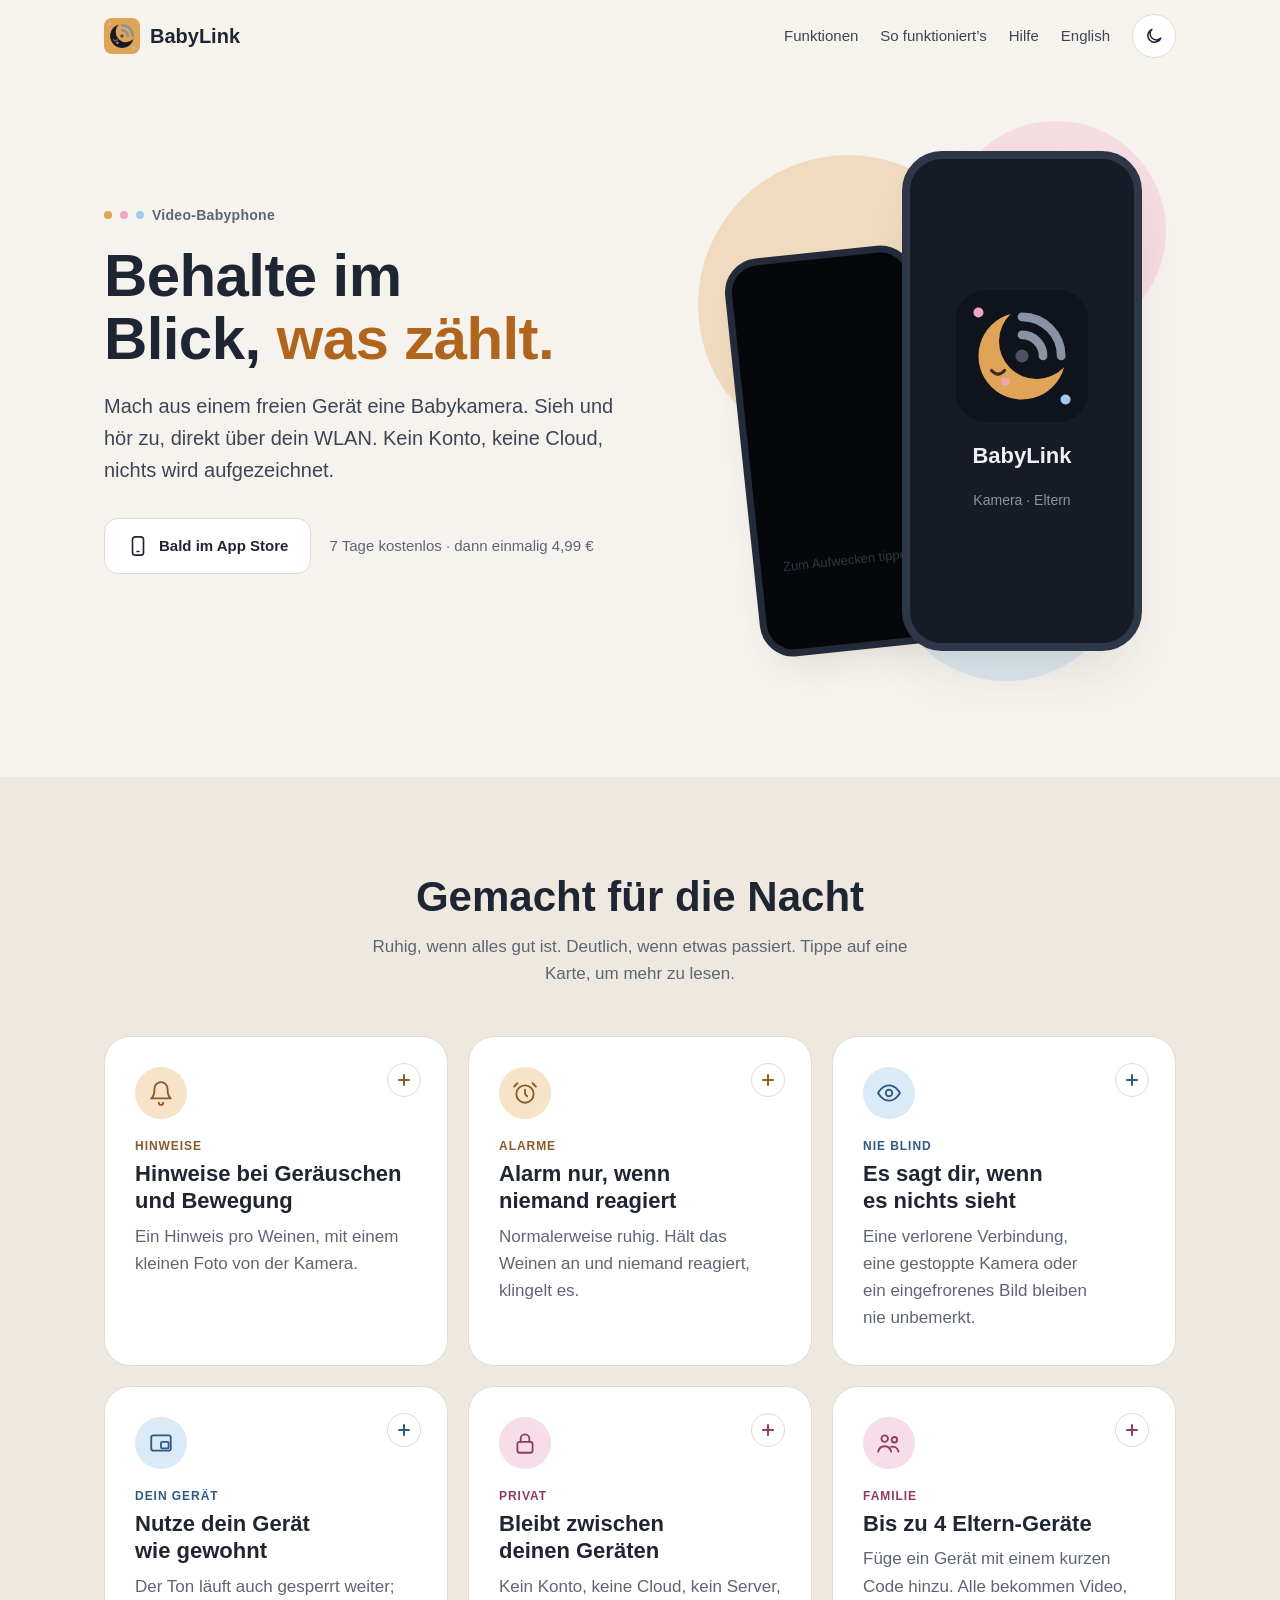
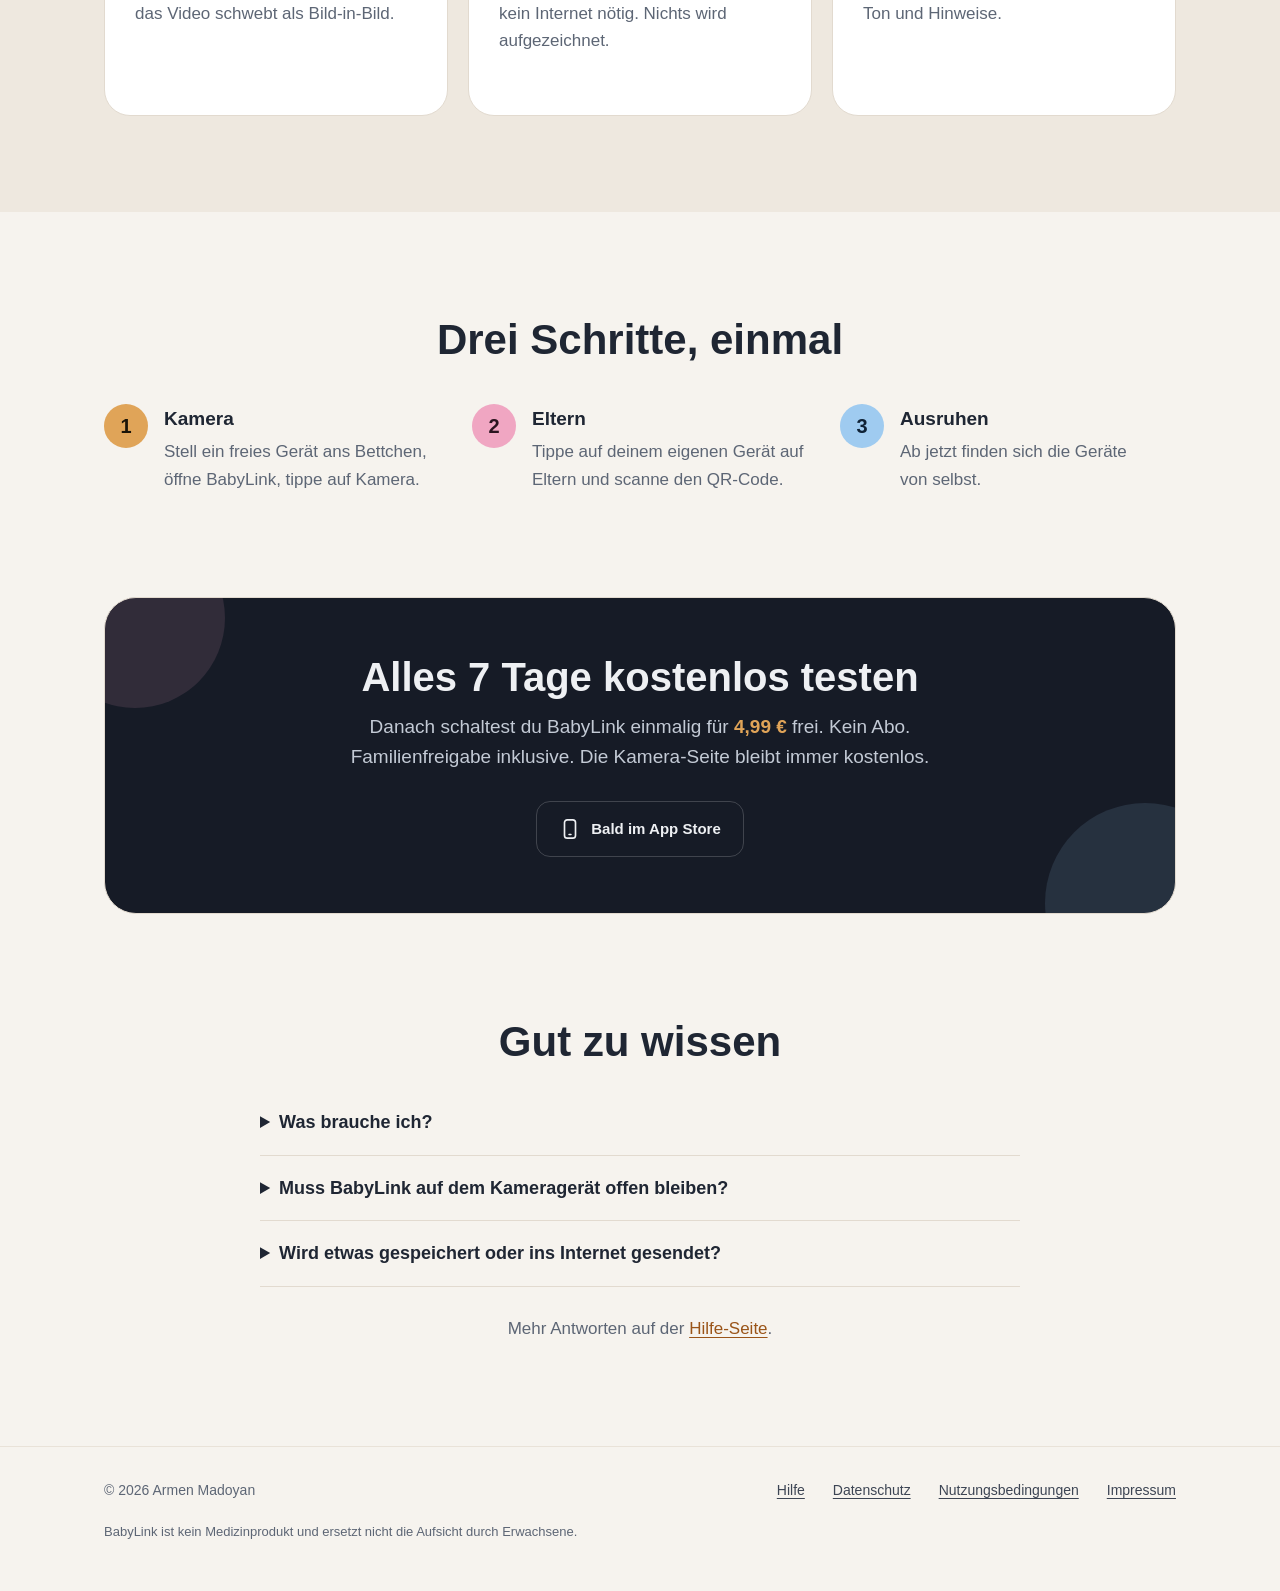
==== de/index.html @ 465281ba "German version (de/: home, support, privacy, terms; the Impressum stays one page), language link in " ====
<!doctype html>
<html lang="de">
<head>
<meta charset="utf-8">
<meta name="viewport" content="width=device-width,initial-scale=1">
<title>BabyLink: Video-Babyphone</title>
<meta name="description" content="Mach aus einem freien Gerät eine Babykamera. Live-Video und Ton direkt über dein WLAN. Kein Konto, keine Cloud, nichts wird aufgezeichnet.">
<!-- shared:head (copied to the other German pages by tools/sync.mjs) -->
<meta name="theme-color" content="#252e3d" media="(prefers-color-scheme: dark)">
<meta name="theme-color" content="#f6f3ee" media="(prefers-color-scheme: light)">
<link rel="icon" href="../icon.svg" type="image/svg+xml" media="(prefers-color-scheme: dark)">
<link rel="icon" href="../icon-day.svg" type="image/svg+xml" media="(prefers-color-scheme: light)">
<link rel="apple-touch-icon" href="../apple-touch-icon.png">
<link rel="stylesheet" href="../style.css">
<script>try{var t=localStorage.getItem('babylink.theme');if(t==='light'||t==='dark')document.documentElement.dataset.theme=t}catch(e){}</script>
<!-- /shared:head -->
</head>
<body>

<!-- shared:header -->
<header class="site-header">
  <div class="wrap header-row">
  <a class="brand" href="index.html">
    <svg class="logo-night" viewBox="0 0 100 100" aria-hidden="true"><rect width="100" height="100" rx="22" fill="#161b26"/><circle cx="17" cy="17" r="3.8" fill="#f0a6c2"/><circle cx="83" cy="83" r="3.8" fill="#9fcbf0"/><g transform="translate(50 50) scale(1.1)"><path d="M28.98 7.78 A30 30 0 1 1 -7.78 -28.98 A26 26 0 1 0 28.98 7.78 Z" fill="#e0a458"/><path d="M-21 10 Q-16.5 15 -12 10" fill="none" stroke="#3B2A20" stroke-width="2.2" stroke-linecap="round"/><circle cx="-11.5" cy="17.5" r="2.8" fill="#f0a6c2" opacity="0.85"/><path d="M0 -27 A27 27 0 0 1 27 0 M0 -14.5 A14.5 14.5 0 0 1 14.5 0" fill="none" stroke="#8a93a3" stroke-width="6" stroke-linecap="round"/><circle r="4.5" fill="#4a5160"/></g></svg>
    <svg class="logo-day" viewBox="0 0 100 100" aria-hidden="true"><rect width="100" height="100" rx="22" fill="#e0a458"/><circle cx="17" cy="17" r="3.8" fill="#f0a6c2"/><circle cx="83" cy="83" r="3.8" fill="#9fcbf0"/><g transform="translate(50 50) scale(1.1)"><path d="M28.98 7.78 A30 30 0 1 1 -7.78 -28.98 A26 26 0 1 0 28.98 7.78 Z" fill="#161b26"/><path d="M-21 10 Q-16.5 15 -12 10" fill="none" stroke="#e0a458" stroke-width="2.2" stroke-linecap="round"/><circle cx="-11.5" cy="17.5" r="2.8" fill="#f0a6c2" opacity="0.85"/><path d="M0 -27 A27 27 0 0 1 27 0 M0 -14.5 A14.5 14.5 0 0 1 14.5 0" fill="none" stroke="#8a93a3" stroke-width="6" stroke-linecap="round"/><circle r="4.5" fill="#4a5160"/></g></svg>
    BabyLink
  </a>
  <nav class="site-nav" aria-label="Hauptmenü">
    <a href="index.html#features">Funktionen</a>
    <a href="index.html#how">So funktioniert’s</a>
    <a href="support.html">Hilfe</a>
    <a class="lang" href="../index.html" hreflang="en" lang="en">English</a>
    <button class="theme-toggle" type="button" aria-label="Design wechseln">
      <svg class="sun" viewBox="0 0 24 24" aria-hidden="true"><circle cx="12" cy="12" r="4"/><path d="M12 2v2M12 20v2M4.9 4.9l1.4 1.4M17.7 17.7l1.4 1.4M2 12h2M20 12h2M4.9 19.1l1.4-1.4M17.7 6.3l1.4-1.4"/></svg>
      <svg class="moon" viewBox="0 0 24 24" aria-hidden="true"><path d="M20 14.5A8 8 0 1 1 9.5 4a6.5 6.5 0 0 0 10.5 10.5z"/></svg>
    </button>
  </nav>
  </div>
</header>
<!-- /shared:header -->

<main>
  <section class="wrap hero" id="top">
    <div class="hero-text">
      <p class="kicker"><span class="dot amber"></span><span class="dot rose"></span><span class="dot sky"></span>Video-Babyphone</p>
      <h1>Behalte im Blick, <span>was zählt.</span></h1>
      <p class="lead">Mach aus einem freien Gerät eine Babykamera. Sieh und hör zu, direkt über dein WLAN. Kein Konto, keine Cloud, nichts wird aufgezeichnet.</p>
      <div class="cta" style="margin-bottom: 28px">
        <!-- After the release: replace this with the App Store badge (German) linking to the app. -->
        <span class="store"><svg viewBox="0 0 24 24" fill="none" stroke="currentColor" stroke-width="1.8" stroke-linecap="round" stroke-linejoin="round" aria-hidden="true"><rect x="6" y="2" width="12" height="20" rx="3"/><path d="M11 18h2"/></svg>Bald im App Store</span>
        <span class="price-note">7 Tage kostenlos · dann einmalig 4,99 €</span>
      </div>
      <!-- The QR code opens BabyLink in the App Store (id 6830186237). Hidden until the release:
           remove "hidden" on the day BabyLink is in the App Store. -->
      <div class="qr" hidden>
        <div class="qr-code">
          <img src="../qr-appstore.svg" alt="QR-Code: BabyLink im App Store" width="96" height="96">
          <svg class="qr-icon" viewBox="0 0 100 100" aria-hidden="true"><rect width="100" height="100" rx="22" fill="#161b26"/><g transform="translate(50 50) scale(1.25)"><path d="M28.98 7.78 A30 30 0 1 1 -7.78 -28.98 A26 26 0 1 0 28.98 7.78 Z" fill="#e0a458"/><path d="M0 -27 A27 27 0 0 1 27 0 M0 -14.5 A14.5 14.5 0 0 1 14.5 0" fill="none" stroke="#8a93a3" stroke-width="7" stroke-linecap="round"/></g></svg>
        </div>
        <p>Scanne den Code mit der iPhone-Kamera, um BabyLink im App Store zu öffnen.</p>
      </div>
    </div>
    <div class="hero-art" aria-hidden="true">
      <div class="glow amber"></div>
      <div class="glow rose"></div>
      <div class="glow sky"></div>
      <!-- Screenshots come later: replace the two phones' content with images. -->
      <div class="phones">
        <div class="phone camera">Zum Aufwecken tippen</div>
        <div class="phone parent">
          <svg viewBox="0 0 100 100"><rect width="100" height="100" rx="22" fill="#0f131c"/><circle cx="17" cy="17" r="3.8" fill="#f0a6c2"/><circle cx="83" cy="83" r="3.8" fill="#9fcbf0"/><g transform="translate(50 50) scale(1.1)"><path d="M28.98 7.78 A30 30 0 1 1 -7.78 -28.98 A26 26 0 1 0 28.98 7.78 Z" fill="#e0a458"/><path d="M-21 10 Q-16.5 15 -12 10" fill="none" stroke="#3B2A20" stroke-width="2.2" stroke-linecap="round"/><circle cx="-11.5" cy="17.5" r="2.8" fill="#f0a6c2" opacity="0.85"/><path d="M0 -27 A27 27 0 0 1 27 0 M0 -14.5 A14.5 14.5 0 0 1 14.5 0" fill="none" stroke="#8a93a3" stroke-width="6" stroke-linecap="round"/><circle r="4.5" fill="#4a5160"/></g></svg>
          <p>BabyLink</p>
          <small>Kamera · Eltern</small>
        </div>
      </div>
    </div>
  </section>

  <section class="band" id="features">
    <div class="wrap">
      <h2 class="section-title">Gemacht für die Nacht</h2>
      <p class="section-lead">Ruhig, wenn alles gut ist. Deutlich, wenn etwas passiert. Tippe auf eine Karte, um mehr zu lesen.</p>
      <div class="tiles">
        <div class="tile amber">
          <button class="tile-toggle" type="button" aria-expanded="false" aria-controls="more-alerts" aria-labelledby="t-alerts">
            <span class="more-sign" aria-hidden="true"><svg viewBox="0 0 16 16"><path d="M8 3v10M3 8h10"/></svg></span>
          </button>
          <div class="tile-icon"><svg viewBox="0 0 24 24" aria-hidden="true"><path d="M6 8a6 6 0 0 1 12 0c0 7 3 9 3 9H3s3-2 3-9"/><path d="M10 21a2 2 0 0 0 4 0"/></svg></div>
          <p class="label">Hinweise</p>
          <h3 id="t-alerts">Hinweise bei Geräuschen und Bewegung</h3>
          <p class="short">Ein Hinweis pro Weinen, mit einem kleinen Foto von der Kamera.</p>
          <div class="detail" id="more-alerts" aria-hidden="true"><p>Hält ein Geräusch lange genug an, bekommst du eine Mitteilung für das ganze Weinen, mit dem letzten Bild der Kamera, auch auf dem gesperrten Gerät. Niedrig reagiert nur auf lautes Weinen, Hoch auch auf leise Geräusche. Bewegungshinweise sind aus, bis du sie einschaltest.</p></div>
        </div>

        <div class="tile amber">
          <button class="tile-toggle" type="button" aria-expanded="false" aria-controls="more-alarms" aria-labelledby="t-alarms">
            <span class="more-sign" aria-hidden="true"><svg viewBox="0 0 16 16"><path d="M8 3v10M3 8h10"/></svg></span>
          </button>
          <div class="tile-icon"><svg viewBox="0 0 24 24" aria-hidden="true"><circle cx="12" cy="13" r="8"/><path d="M12 9v4l2 2M5 3L2 6M19 3l3 3"/></svg></div>
          <p class="label">Alarme</p>
          <h3 id="t-alarms">Alarm nur, wenn niemand reagiert</h3>
          <p class="short">Normalerweise ruhig. Hält das Weinen an und niemand reagiert, klingelt es.</p>
          <div class="detail" id="more-alarms" aria-hidden="true"><p>Weint dein Baby eine Weile, ist der Ton auf deinem Gerät aus und niemand reagiert, startet ein Alarm: erst leise, dann lauter. Er klingelt auch im Stummmodus, so laut, wie deine Lautstärke es erlaubt. Eine Berührung stoppt ihn. Du wählst, wann: nach 30 Sekunden, 1 oder 2 Minuten.</p></div>
        </div>

        <div class="tile sky">
          <button class="tile-toggle" type="button" aria-expanded="false" aria-controls="more-blind" aria-labelledby="t-blind">
            <span class="more-sign" aria-hidden="true"><svg viewBox="0 0 16 16"><path d="M8 3v10M3 8h10"/></svg></span>
          </button>
          <div class="tile-icon"><svg viewBox="0 0 24 24" aria-hidden="true"><path d="M2 12s3.5-7 10-7 10 7 10 7-3.5 7-10 7S2 12 2 12z"/><circle cx="12" cy="12" r="3"/></svg></div>
          <p class="label">Nie blind</p>
          <h3 id="t-blind">Es sagt dir, wenn es nichts sieht</h3>
          <p class="short">Eine verlorene Verbindung, eine gestoppte Kamera oder ein eingefrorenes Bild bleiben nie unbemerkt.</p>
          <div class="detail" id="more-blind" aria-hidden="true"><p>BabyLink prüft ständig, ob Bild und Ton wirklich ankommen. WLAN weg, Kameragerät gesperrt, Bild eingefroren: Du bekommst nach etwa 15 Sekunden eine Mitteilung und einen Alarm, wenn niemand reagiert. Es warnt auch, wenn der Akku des Kamerageräts schwach ist oder es zu warm wird.</p></div>
        </div>

        <div class="tile sky">
          <button class="tile-toggle" type="button" aria-expanded="false" aria-controls="more-phone" aria-labelledby="t-phone">
            <span class="more-sign" aria-hidden="true"><svg viewBox="0 0 16 16"><path d="M8 3v10M3 8h10"/></svg></span>
          </button>
          <div class="tile-icon"><svg viewBox="0 0 24 24" aria-hidden="true"><rect x="3" y="5" width="18" height="14" rx="2"/><rect x="12" y="11" width="7" height="6" rx="1"/></svg></div>
          <p class="label">Dein Gerät</p>
          <h3 id="t-phone">Nutze dein Gerät wie gewohnt</h3>
          <p class="short">Der Ton läuft auch gesperrt weiter; das Video schwebt als Bild-in-Bild.</p>
          <div class="detail" id="more-phone" aria-hidden="true"><p>Lies, schreib oder schau etwas anderes: Das Video bleibt in einem kleinen Fenster obenauf, und der Ton läuft bei gesperrtem Bildschirm weiter. Hinweise kommen als Mitteilungen. Wird BabyLink aus Versehen geschlossen, sagt dir dein Gerät, dass es nicht mehr aufpasst.</p></div>
        </div>

        <div class="tile rose">
          <button class="tile-toggle" type="button" aria-expanded="false" aria-controls="more-private" aria-labelledby="t-private">
            <span class="more-sign" aria-hidden="true"><svg viewBox="0 0 16 16"><path d="M8 3v10M3 8h10"/></svg></span>
          </button>
          <div class="tile-icon"><svg viewBox="0 0 24 24" aria-hidden="true"><rect x="5" y="11" width="14" height="10" rx="2"/><path d="M8 11V8a4 4 0 0 1 8 0v3"/></svg></div>
          <p class="label">Privat</p>
          <h3 id="t-private">Bleibt zwischen deinen Geräten</h3>
          <p class="short">Kein Konto, keine Cloud, kein Server, kein Internet nötig. Nichts wird aufgezeichnet.</p>
          <div class="detail" id="more-private" aria-hidden="true"><p>Video und Ton gehen verschlüsselt direkt von einem Gerät zum anderen, über dein eigenes WLAN. Niemand sonst kann zusehen, auch wir nicht: Es gibt keinen Server, an den sie gehen könnten. Gar kein Internet? Der Hotspot eines Geräts reicht.</p></div>
        </div>

        <div class="tile rose">
          <button class="tile-toggle" type="button" aria-expanded="false" aria-controls="more-family" aria-labelledby="t-family">
            <span class="more-sign" aria-hidden="true"><svg viewBox="0 0 16 16"><path d="M8 3v10M3 8h10"/></svg></span>
          </button>
          <div class="tile-icon"><svg viewBox="0 0 24 24" aria-hidden="true"><circle cx="8" cy="8" r="3"/><circle cx="17" cy="9" r="2.5"/><path d="M2 20c.8-3.5 3.2-5 6-5s5.2 1.5 6 5M14 15.5c2.7-.6 5.8.6 6.8 4.5"/></svg></div>
          <p class="label">Familie</p>
          <h3 id="t-family">Bis zu 4 Eltern-Geräte</h3>
          <p class="short">Füge ein Gerät mit einem kurzen Code hinzu. Alle bekommen Video, Ton und Hinweise.</p>
          <div class="detail" id="more-family" aria-hidden="true"><p>Bis zu vier Eltern-Geräte schauen auf eine Kamera, jedes mit eigenem Ton und eigenen Hinweisen. Ein neues Gerät kommt mit einem kurzen Code dazu, der einmal und 10 Minuten lang gilt. Jedes Gerät kann die anderen umbenennen oder entfernen, und zwei Geräte können Kamera und Eltern tauschen.</p></div>
        </div>

      </div>
    </div>
  </section>

  <section class="wrap section" id="how">
    <h2 class="section-title">Drei Schritte, einmal</h2>
    <ol class="steps">
      <li><span class="num amber">1</span><span><strong>Kamera</strong><span>Stell ein freies Gerät ans Bettchen, öffne BabyLink, tippe auf Kamera.</span></span></li>
      <li><span class="num rose">2</span><span><strong>Eltern</strong><span>Tippe auf deinem eigenen Gerät auf Eltern und scanne den QR-Code.</span></span></li>
      <li><span class="num sky">3</span><span><strong>Ausruhen</strong><span>Ab jetzt finden sich die Geräte von selbst.</span></span></li>
    </ol>
  </section>

  <section class="wrap section" id="price">
    <div class="price">
      <div class="glow rose" aria-hidden="true"></div>
      <div class="glow sky" aria-hidden="true"></div>
      <h2>Alles 7 Tage kostenlos testen</h2>
      <p>Danach schaltest du BabyLink einmalig für <strong>4,99 €</strong> frei. Kein Abo. Familienfreigabe inklusive. Die Kamera-Seite bleibt immer kostenlos.</p>
      <span class="store"><svg viewBox="0 0 24 24" fill="none" stroke="currentColor" stroke-width="1.8" stroke-linecap="round" stroke-linejoin="round" aria-hidden="true"><rect x="6" y="2" width="12" height="20" rx="3"/><path d="M11 18h2"/></svg>Bald im App Store</span>
    </div>
  </section>

  <section class="wrap section">
    <div class="faq">
      <h2 class="section-title" style="margin-bottom: 24px">Gut zu wissen</h2>
      <details class="q">
        <summary>Was brauche ich?</summary>
        <p>Zwei oder mehr Geräte mit BabyLink im selben WLAN oder im Hotspot eines der Geräte.</p>
      </details>
      <details class="q">
        <summary>Muss BabyLink auf dem Kameragerät offen bleiben?</summary>
        <p>Ja. Die Kamera stoppt, wenn das Gerät gesperrt wird. Deshalb hält BabyLink es offen und dunkelt den Bildschirm bis auf Schwarz ab. Häng es nachts ans Ladegerät.</p>
      </details>
      <details class="q">
        <summary>Wird etwas gespeichert oder ins Internet gesendet?</summary>
        <p>Nein. Es gibt keinen Server, und nichts wird aufgezeichnet. Mehr in der <a href="privacy.html">Datenschutzerklärung</a>.</p>
      </details>
      <p class="more">Mehr Antworten auf der <a href="support.html">Hilfe-Seite</a>.</p>
    </div>
  </section>
</main>

<!-- shared:footer -->
<footer class="site-footer">
  <div class="wrap">
    <span class="copy">© 2026 Armen Madoyan</span>
    <a href="support.html">Hilfe</a>
    <a href="privacy.html">Datenschutz</a>
    <a href="terms.html">Nutzungsbedingungen</a>
    <a href="../impressum.html">Impressum</a>
    <p class="note">BabyLink ist kein Medizinprodukt und ersetzt nicht die Aufsicht durch Erwachsene.</p>
  </div>
</footer>
<script src="../site.js"></script>
<!-- /shared:footer -->

</body>
</html>
---- style.css ----
/* BabyLink site: one look for every page.
   Two themes: Night (dark, the app's colours) and Day (light). The page follows the system
   setting (phone or computer); the header button picks one by hand (site.js keeps it in
   localStorage, data-theme on <html>; picking what the system has goes back to automatic). */

:root {
  color-scheme: dark;
  --bg: #0b0f17;
  --band: #0f141d;
  --surface: #151b27;
  --line: #262f3f;
  --line-soft: #1e2532;
  --text: #e6e8ec;
  --text-2: #b4bcc8;
  --muted: #8f98a8;
  --accent: #e0a458;
  --link: #e0a458;
  --link-hover: #f0c48a;
  --amber-fg: #e0a458;
  --amber-bg: #3a2e1f;
  --sky-fg: #9fcbf0;
  --sky-bg: #1d2c3c;
  --rose-fg: #f0a6c2;
  --rose-bg: #3a2531;
  --glow: 0.16;
  --shadow: rgba(0, 0, 0, 0.5);
  --header-bg: rgba(11, 15, 23, 0.72);
  --header-shadow: 0 10px 30px -12px rgba(0, 0, 0, 0.7);
  --logo-night: block;
  --logo-day: none;
  --show-sun: block;
  --show-moon: none;

  --amber: #e0a458;
  --rose: #f0a6c2;
  --sky: #9fcbf0;
  --night: #161b26;
  --round: ui-rounded, 'SF Pro Rounded', -apple-system, BlinkMacSystemFont, 'Segoe UI', Roboto, sans-serif;
  --sans: -apple-system, BlinkMacSystemFont, 'Segoe UI', Roboto, Helvetica, Arial, sans-serif;
}

@media (prefers-color-scheme: light) {
  :root:not([data-theme]) {
    color-scheme: light;
    --bg: #f6f3ee;
    --band: #eee8df;
    --surface: #ffffff;
    --line: #e2dacf;
    --line-soft: #e9e2d8;
    --text: #1f2633;
    --text-2: #3d4554;
    --muted: #5d6675;
    --accent: #b0641c;
    --link: #9a5418;
    --link-hover: #6e3a0e;
    --amber-fg: #8a5a2a;
    --amber-bg: #f6e3c8;
    --sky-fg: #2f5a82;
    --sky-bg: #dbeaf7;
    --rose-fg: #8e3d61;
    --rose-bg: #f7dde7;
    --glow: 0.3;
    --shadow: rgba(60, 45, 25, 0.18);
    --header-bg: rgba(246, 243, 238, 0.78);
    --header-shadow: 0 10px 30px -14px rgba(60, 45, 25, 0.35);
    --logo-night: none;
    --logo-day: block;
    --show-sun: none;
    --show-moon: block;
  }
}
:root[data-theme='light'] {
  color-scheme: light;
  --bg: #f6f3ee;
  --band: #eee8df;
  --surface: #ffffff;
  --line: #e2dacf;
  --line-soft: #e9e2d8;
  --text: #1f2633;
  --text-2: #3d4554;
  --muted: #5d6675;
  --accent: #b0641c;
  --link: #9a5418;
  --link-hover: #6e3a0e;
  --amber-fg: #8a5a2a;
  --amber-bg: #f6e3c8;
  --sky-fg: #2f5a82;
  --sky-bg: #dbeaf7;
  --rose-fg: #8e3d61;
  --rose-bg: #f7dde7;
  --glow: 0.3;
  --shadow: rgba(60, 45, 25, 0.18);
  --header-bg: rgba(246, 243, 238, 0.78);
  --header-shadow: 0 10px 30px -14px rgba(60, 45, 25, 0.35);
  --logo-night: none;
  --logo-day: block;
  --show-sun: none;
  --show-moon: block;
}

* { box-sizing: border-box; }
html { -webkit-text-size-adjust: 100%; scroll-behavior: smooth; }
body {
  margin: 0;
  background: var(--bg);
  color: var(--text);
  font: 17px/1.6 var(--sans);
  overflow-x: clip;
  transition: background-color 0.3s, color 0.3s;
}
h1, h2, h3 { font-family: var(--round); text-wrap: balance; }
p, li, summary { text-wrap: pretty; }
a { color: var(--link); text-underline-offset: 3px; }
a:hover { color: var(--link-hover); }
img { max-width: 100%; }
:focus-visible { outline: 2px solid var(--sky); outline-offset: 3px; border-radius: 6px; }

.wrap { max-width: 1120px; margin: 0 auto; padding: 0 24px; }

/* Header: stays at the top; the page scrolls under it and fades into its shadow. */
.site-header {
  position: sticky; top: 0; z-index: 40;
  background: var(--header-bg);
  -webkit-backdrop-filter: saturate(1.4) blur(14px); backdrop-filter: saturate(1.4) blur(14px);
  border-bottom: 1px solid transparent;
  transition: box-shadow 0.3s, border-color 0.3s, background-color 0.3s;
}
.site-header.scrolled { border-bottom-color: var(--line-soft); box-shadow: var(--header-shadow); }
.header-row { display: flex; align-items: center; gap: 12px 24px; flex-wrap: wrap; padding-top: 14px; padding-bottom: 14px; }
section[id], .doc [id] { scroll-margin-top: 88px; }
.brand {
  display: flex; align-items: center; gap: 10px; margin-right: auto;
  color: var(--text); text-decoration: none;
  font-family: var(--round); font-weight: 800; font-size: 20px;
}
.brand svg { width: 36px; height: 36px; }
.brand .logo-night { display: var(--logo-night); }
.brand .logo-day { display: var(--logo-day); }
.brand:hover { color: var(--text); }
.site-nav { display: flex; flex-wrap: wrap; align-items: center; gap: 6px 22px; font-size: 15px; font-weight: 500; }
.site-nav a { color: var(--text-2); text-decoration: none; padding: 6px 0; }
.site-nav a:hover, .site-nav a[aria-current='page'] { color: var(--link); }
.theme-toggle {
  width: 44px; height: 44px; border-radius: 50%; border: 1px solid var(--line);
  background: var(--surface); color: var(--text); cursor: pointer;
  display: inline-flex; align-items: center; justify-content: center; padding: 0;
  transition: border-color 0.2s, transform 0.4s;
}
.theme-toggle:hover { border-color: var(--amber); transform: rotate(-20deg); }
.theme-toggle svg { width: 20px; height: 20px; fill: none; stroke: currentColor; stroke-width: 1.8; stroke-linecap: round; stroke-linejoin: round; }
.theme-toggle .sun { display: var(--show-sun); }
.theme-toggle .moon { display: var(--show-moon); }

/* Hero */
.hero { display: flex; flex-wrap: wrap; align-items: center; gap: 56px; padding-top: 48px; padding-bottom: 96px; }
.hero-text { flex: 1 1 440px; min-width: 0; }
.kicker { margin: 0 0 18px; display: inline-flex; gap: 8px; align-items: center; font-size: 14px; font-weight: 600; color: var(--muted); letter-spacing: 0.02em; }
.dot { width: 8px; height: 8px; border-radius: 50%; }
.dot.amber { background: var(--amber); } .dot.rose { background: var(--rose); } .dot.sky { background: var(--sky); }
.hero h1 { margin: 0 0 20px; font-size: clamp(40px, 6vw, 60px); line-height: 1.05; font-weight: 800; letter-spacing: -0.01em; }
.hero h1 span { color: var(--accent); }
.lead { margin: 0 0 32px; font-size: 20px; color: var(--text-2); max-width: 30em; }
.cta { display: flex; flex-wrap: wrap; align-items: center; gap: 14px 18px; }
.store {
  display: inline-flex; align-items: center; gap: 10px; min-height: 56px; padding: 0 22px;
  border-radius: 14px; border: 1px solid var(--line); background: var(--surface);
  color: var(--text); font-size: 15px; font-weight: 600; text-decoration: none;
}
.store svg { width: 22px; height: 22px; flex: none; }
.price-note { font-size: 15px; color: var(--muted); }

/* App Store QR code next to the button (computers only: a phone cannot scan itself). */
.qr { display: flex; align-items: center; gap: 14px; }
.qr[hidden] { display: none; }
.qr-code { position: relative; width: 112px; height: 112px; padding: 8px; border-radius: 16px; background: #ffffff; border: 1px solid var(--line); flex: none; transition: transform 0.4s cubic-bezier(0.2, 0.8, 0.2, 1); }
.qr-code:hover { transform: scale(1.06) rotate(-2deg); }
.qr-code img { display: block; width: 100%; height: 100%; }
.qr-code svg.qr-icon { position: absolute; left: 50%; top: 50%; width: 26px; height: 26px; translate: -50% -50%; border-radius: 6px; box-shadow: 0 0 0 3px #ffffff; }
.qr p { margin: 0; font-size: 14px; color: var(--muted); max-width: 11em; line-height: 1.4; }
@media (max-width: 700px), (hover: none) { .qr { display: none; } }

/* The phones and the three colour circles. They drift slowly; on hover the phones part. */
.hero-art { flex: 1 1 420px; min-width: 0; position: relative; height: 560px; display: flex; justify-content: center; align-items: center; }
.glow { position: absolute; border-radius: 50%; opacity: var(--glow); transition: scale 0.9s cubic-bezier(0.2, 0.8, 0.2, 1), opacity 0.6s; }
.glow.amber { width: 300px; height: 300px; background: var(--amber); left: 4%; top: 6%; animation: drift-a 14s ease-in-out infinite alternate; }
.glow.rose { width: 220px; height: 220px; background: var(--rose); right: 2%; top: 0; animation: drift-b 11s ease-in-out infinite alternate; }
.glow.sky { width: 240px; height: 240px; background: var(--sky); right: 10%; bottom: 0; animation: drift-c 16s ease-in-out infinite alternate; }
@keyframes drift-a { to { translate: 18px 14px; } }
@keyframes drift-b { to { translate: -14px 18px; } }
@keyframes drift-c { to { translate: -20px -12px; } }
.hero-art:hover .glow { opacity: calc(var(--glow) + 0.08); }
.hero-art:hover .glow.amber { scale: 1.08; }
.hero-art:hover .glow.rose { scale: 1.14; }
.hero-art:hover .glow.sky { scale: 1.1; }

.phones { position: relative; display: flex; align-items: flex-end; }
.phone { box-sizing: border-box; display: flex; flex-direction: column; align-items: center; justify-content: center; text-align: center; transition: transform 0.7s cubic-bezier(0.2, 0.8, 0.2, 1), box-shadow 0.7s; }
.phone.camera {
  width: 190px; height: 400px; border-radius: 34px; background: #05070b; border: 7px solid #232b3a;
  transform: translateX(30px) rotate(-6deg); color: #2e3747; font-size: 13px; padding-top: 220px;
  box-shadow: 0 20px 40px -20px var(--shadow);
}
.phone.parent {
  width: 240px; height: 500px; border-radius: 40px; background: var(--night); border: 8px solid #2e3747;
  position: relative; z-index: 1; gap: 16px; padding: 24px;
  box-shadow: 0 30px 60px -24px var(--shadow);
}
.phone.parent svg { width: 132px; height: 132px; }
.phone.parent p { margin: 0; font-family: var(--round); font-weight: 800; font-size: 22px; color: #eef0f3; }
.phone.parent small { color: #8a93a3; font-size: 14px; }
.hero-art:hover .phone.camera { transform: translate(-8px, -10px) rotate(-12deg); }
.hero-art:hover .phone.parent { transform: translate(14px, -16px) rotate(4deg); box-shadow: 0 40px 70px -24px var(--shadow); }

/* Sections */
.section { padding-top: 104px; }
.band { background: var(--band); padding: 96px 0; transition: background-color 0.3s; }
.section-title { margin: 0 0 12px; font-size: clamp(32px, 4.5vw, 42px); font-weight: 800; text-align: center; line-height: 1.15; }
.section-lead { margin: 0 auto 48px; max-width: 32em; text-align: center; color: var(--muted); }

/* Feature tiles: one fixed size. A tap shows the details inside the same card:
   the icon, label and short text fade away, the title moves up, the details fade in. */
.tiles { display: grid; grid-template-columns: repeat(auto-fit, minmax(min(300px, 100%), 1fr)); gap: 20px; }
.tile {
  --tc: var(--amber-fg);
  position: relative; height: 330px; padding: 30px; overflow: hidden;
  background: var(--surface); border: 1px solid var(--line); border-radius: 26px;
  transition: transform 0.35s cubic-bezier(0.2, 0.8, 0.2, 1), border-color 0.35s, box-shadow 0.35s, background-color 0.35s;
}
.tile.sky { --tc: var(--sky-fg); }
.tile.rose { --tc: var(--rose-fg); }
.tile:hover, .tile.open {
  transform: scale(1.02);
  border-color: color-mix(in srgb, var(--tc) 55%, transparent);
  box-shadow: 0 18px 40px -18px color-mix(in srgb, var(--tc) 60%, transparent);
}
.tile.open { background: color-mix(in srgb, var(--tc) 8%, var(--surface)); }
.tile-toggle {
  position: absolute; inset: 0; z-index: 2; margin: 0; padding: 0; border: 0;
  border-radius: inherit; background: none; cursor: pointer; color: inherit;
}
.tile-toggle:focus-visible { outline: 2px solid var(--tc); outline-offset: -4px; }
.tile-icon {
  width: 52px; height: 52px; border-radius: 50%; display: flex; align-items: center; justify-content: center;
  transition: transform 0.5s cubic-bezier(0.2, 0.8, 0.2, 1), height 0.45s, opacity 0.3s;
}
.tile:hover .tile-icon { transform: scale(1.1) rotate(-6deg); }
.tile.open .tile-icon { height: 0; opacity: 0; transform: scale(0.6); }
.tile-icon svg { width: 26px; height: 26px; fill: none; stroke-width: 1.7; stroke-linecap: round; stroke-linejoin: round; stroke: var(--tc); }
.tile.amber .tile-icon { background: var(--amber-bg); }
.tile.sky .tile-icon { background: var(--sky-bg); }
.tile.rose .tile-icon { background: var(--rose-bg); }
.tile .label {
  margin: 18px 0 4px; max-height: 20px; font-size: 12px; font-weight: 600; letter-spacing: 0.08em;
  text-transform: uppercase; color: var(--tc); transition: margin 0.45s, max-height 0.45s, opacity 0.3s;
}
.tile.open .label { margin: 0; max-height: 0; opacity: 0; }
.tile h3 { margin: 0 0 8px; font-size: 22px; line-height: 1.25; transition: font-size 0.45s, margin 0.45s; }
.tile.open h3 { font-size: 19px; margin: 4px 44px 12px 0; }
.tile .short { margin: 0; max-height: 120px; color: var(--muted); transition: opacity 0.25s, max-height 0.45s; }
.tile.open .short { opacity: 0; max-height: 0; }
.tile .detail { opacity: 0; transform: translateY(10px); font-size: 15.5px; line-height: 1.55; color: var(--text-2); transition: opacity 0.25s, transform 0.45s; }
.tile.open .detail { opacity: 1; transform: none; transition: opacity 0.4s 0.2s, transform 0.5s 0.15s; }
.tile .detail p { margin: 0; }
.more-sign {
  position: absolute; top: 26px; right: 26px; width: 34px; height: 34px; border-radius: 50%;
  border: 1px solid var(--line); display: flex; align-items: center; justify-content: center;
  color: var(--tc); transition: transform 0.35s, background-color 0.35s, border-color 0.35s;
}
.more-sign svg { width: 16px; height: 16px; fill: none; stroke: currentColor; stroke-width: 2; stroke-linecap: round; }
.tile:hover .more-sign { border-color: var(--tc); }
.tile.open .more-sign { transform: rotate(45deg); background: color-mix(in srgb, var(--tc) 16%, transparent); border-color: var(--tc); }

/* Steps */
.steps { list-style: none; margin: 40px 0 0; padding: 0; display: grid; grid-template-columns: repeat(auto-fit, minmax(min(240px, 100%), 1fr)); gap: 32px; }
.steps li { display: flex; gap: 16px; align-items: flex-start; }
.num { flex: none; width: 44px; height: 44px; border-radius: 50%; display: flex; align-items: center; justify-content: center; font-family: var(--round); font-weight: 800; font-size: 20px; transition: transform 0.4s cubic-bezier(0.2, 0.8, 0.2, 1); }
.steps li:hover .num { transform: scale(1.12); }
.num.amber { background: var(--amber); color: #1b1408; }
.num.rose { background: var(--rose); color: #2b1520; }
.num.sky { background: var(--sky); color: #0f2236; }
.steps strong { display: block; font-size: 19px; margin-bottom: 4px; }
.steps span span { color: var(--muted); }

/* Price: dark in both themes */
.price { position: relative; overflow: hidden; background: var(--night); color: #eef0f3; border: 1px solid var(--line); border-radius: 32px; padding: 56px 32px; text-align: center; }
.price > :not(.glow) { position: relative; }
.price .glow { opacity: 0.12; animation: none; }
.price .glow.rose { width: 180px; height: 180px; left: -60px; top: -70px; right: auto; }
.price .glow.sky { width: 200px; height: 200px; right: -70px; bottom: -90px; }
.price h2 { margin: 0 0 12px; font-size: clamp(30px, 4.5vw, 40px); font-weight: 800; line-height: 1.15; }
.price p { margin: 0 auto 28px; max-width: 32em; color: #c3cad5; font-size: 19px; }
.price strong { color: var(--amber); }
.price .store { background: transparent; color: #eef0f3; border-color: rgba(255, 255, 255, 0.18); }

/* Questions */
.faq { max-width: 760px; margin: 0 auto; }
details.q { border-bottom: 1px solid var(--line); padding: 18px 0; }
details.q summary { cursor: pointer; font-weight: 600; font-size: 18px; }
details.q summary:hover { color: var(--link); }
details.q p { margin: 12px 0 0; color: var(--muted); }
.faq .more { margin: 28px 0 0; text-align: center; color: var(--muted); }

/* Text pages (support, privacy, terms, impressum) */
.doc { max-width: 760px; margin: 0 auto; padding: 56px 24px 0; }
.doc h1 { font-size: clamp(32px, 5vw, 44px); line-height: 1.15; font-weight: 800; margin: 0 0 8px; }
.doc h2 { font-size: 22px; font-weight: 700; margin: 40px 0 10px; }
.doc p, .doc li { margin: 0 0 10px; color: var(--text-2); }
.doc strong { color: var(--text); }
.doc ul, .doc ol { padding-left: 22px; }
.doc li::marker { color: var(--amber-fg); }
.doc .part { font-size: clamp(28px, 4vw, 34px); font-weight: 800; margin: 64px 0 0; scroll-margin-top: 16px; }
.doc h3 { font-size: 13px; font-weight: 700; letter-spacing: 0.08em; text-transform: uppercase; color: var(--amber-fg); margin: 32px 0 4px; scroll-margin-top: 16px; }
.doc details { border-bottom: 1px solid var(--line); padding: 14px 0; }
.doc summary { cursor: pointer; font-weight: 600; font-size: 17px; color: var(--text); }
.doc summary:hover { color: var(--link); }
.doc details p, .doc details ol { margin: 10px 0 0; }
.doc details li { margin-bottom: 4px; }
.toc { display: flex; flex-wrap: wrap; gap: 10px; margin: 20px 0 0; }
.toc a { display: inline-flex; align-items: center; min-height: 44px; padding: 0 18px; border-radius: 999px; border: 1px solid var(--line); background: var(--surface); color: var(--text); text-decoration: none; font-weight: 600; font-size: 15px; }
.toc a:hover { border-color: var(--amber); color: var(--link); }
.muted { color: var(--muted); font-size: 15px; }
.box { background: var(--surface); border: 1px solid var(--line); border-radius: 22px; padding: 20px 22px; margin: 22px 0; }
.box p:last-child { margin: 0; }

/* Footer */
.site-footer { margin-top: 104px; border-top: 1px solid var(--line-soft); }
.site-footer .wrap { padding-top: 32px; padding-bottom: 48px; display: flex; flex-wrap: wrap; gap: 12px 28px; align-items: center; font-size: 14px; color: var(--muted); }
.site-footer .copy { margin-right: auto; }
.site-footer a { color: var(--text-2); }
.site-footer a:hover { color: var(--link); }
.site-footer .note { flex-basis: 100%; margin: 8px 0 0; font-size: 13px; }

@media (max-width: 600px) {
  .hero { padding-top: 28px; gap: 24px; padding-bottom: 64px; }
  .hero-art { height: 460px; }
  .phone.camera { width: 150px; height: 320px; padding-top: 170px; }
  .phone.parent { width: 200px; height: 420px; }
  .phone.parent svg { width: 110px; height: 110px; }
  .section { padding-top: 80px; }
  .band { padding: 72px 0; }
  .price { padding: 44px 22px; }
}

@media (prefers-reduced-motion: reduce) {
  *, *::before, *::after { animation: none !important; transition: none !important; scroll-behavior: auto !important; }
}
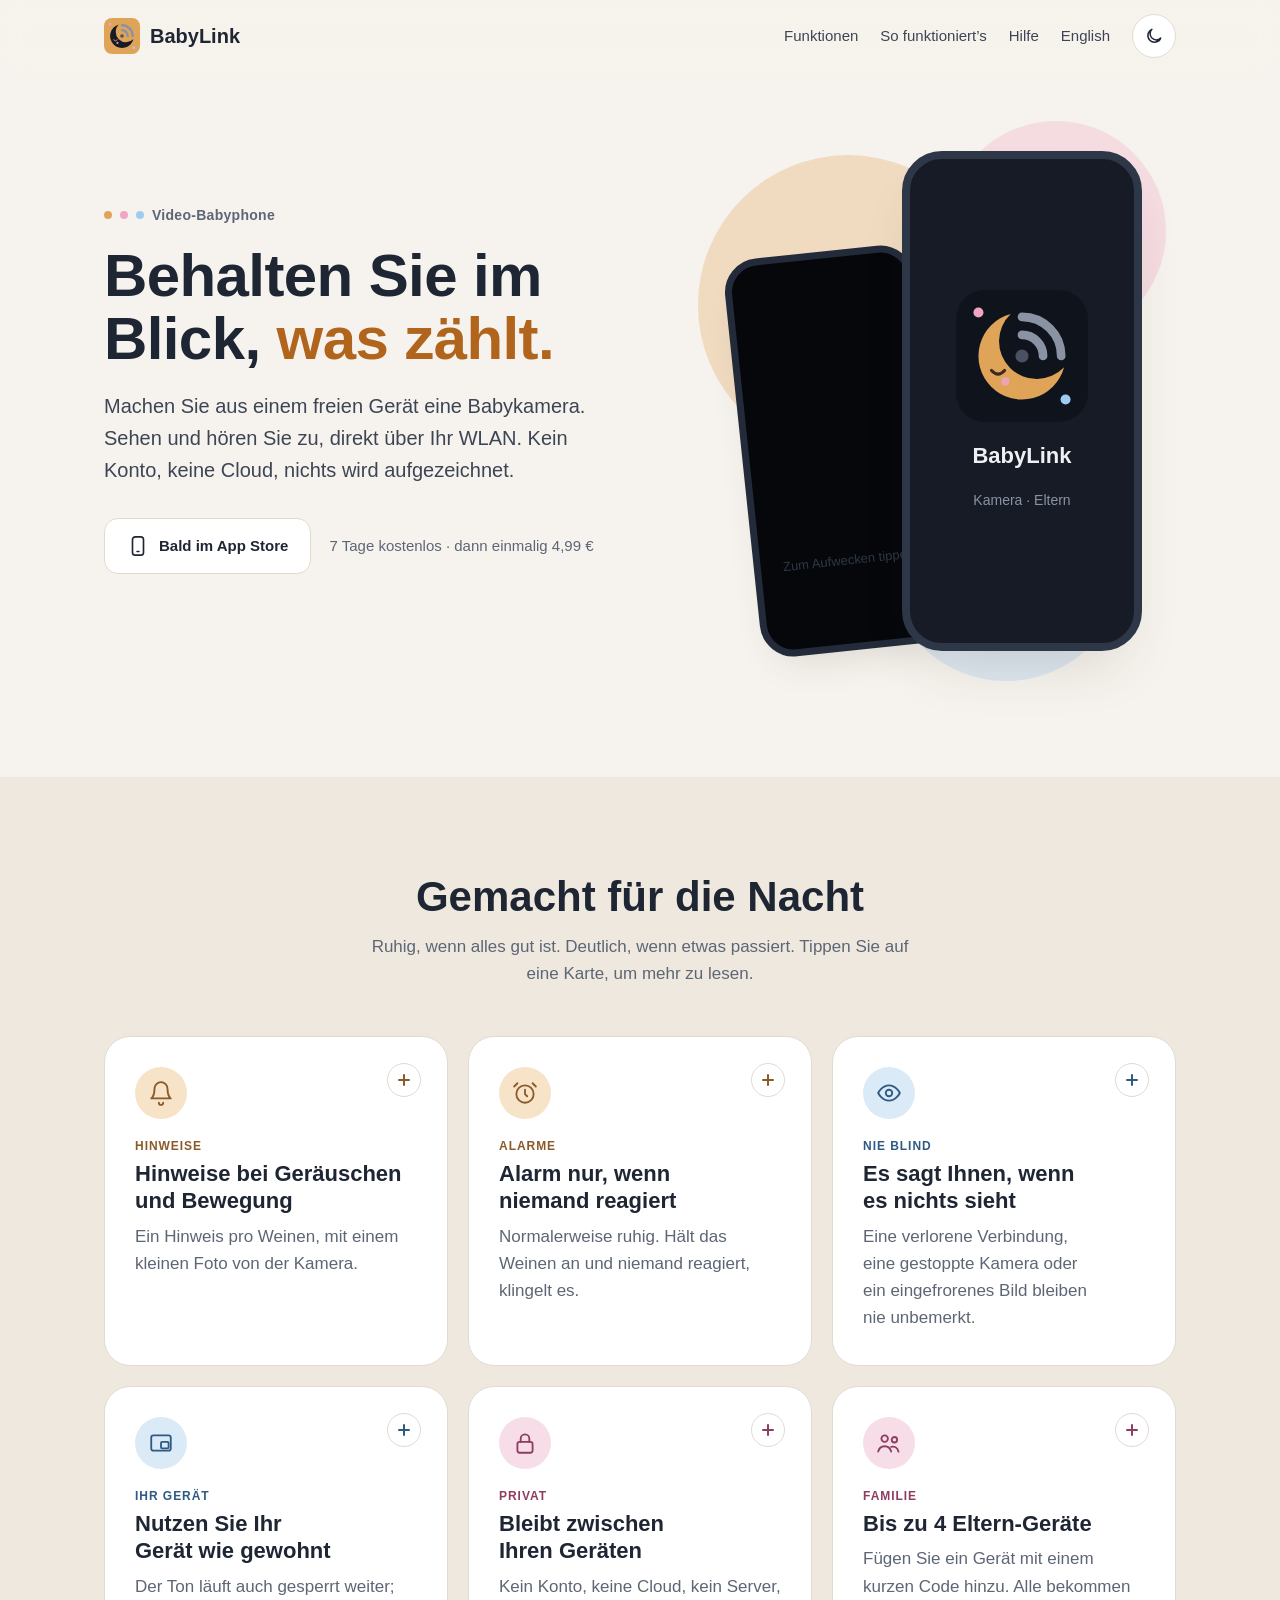
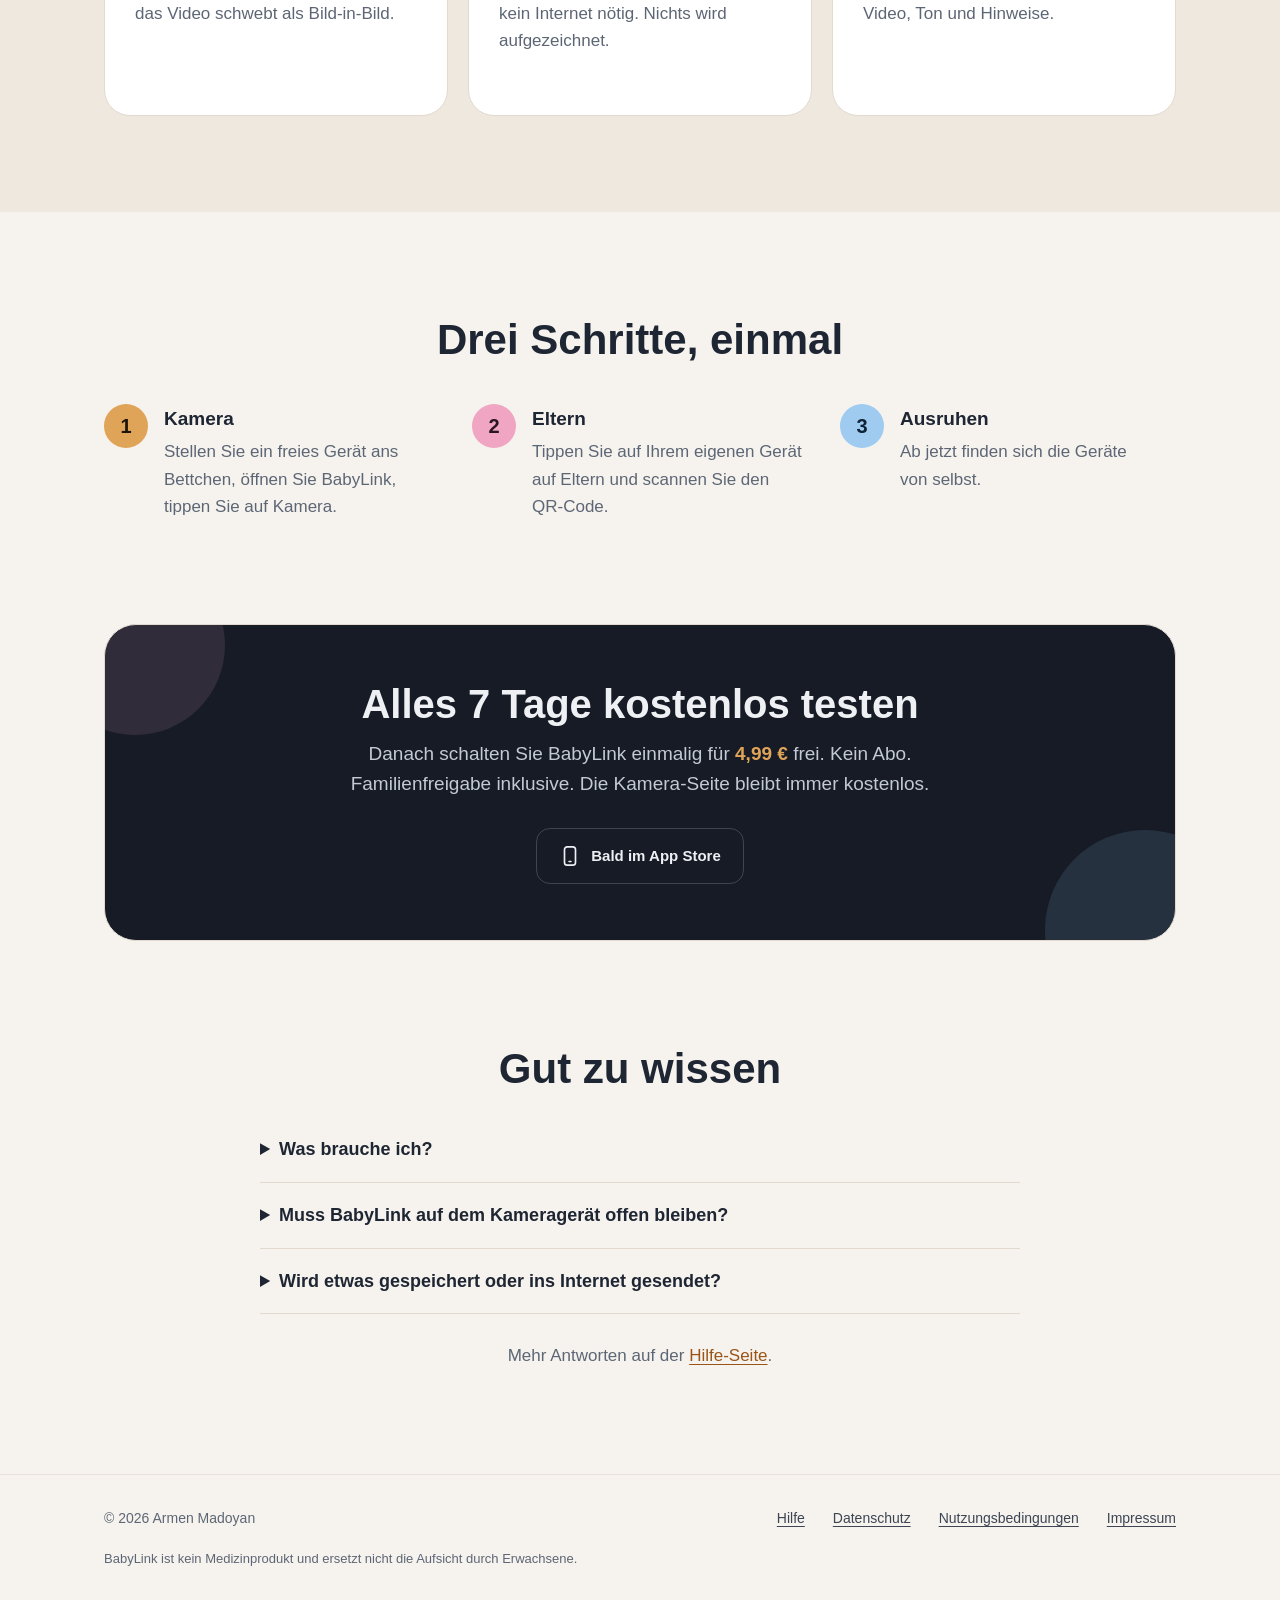
==== commit 5a54ee8f: "German pages: formal Sie everywhere (home, support, privacy, terms) Co-Authored-By: Claude Opus 5.5 " ====
--- a/de/index.html
+++ b/de/index.html
@@ -4,7 +4,7 @@
 <meta charset="utf-8">
 <meta name="viewport" content="width=device-width,initial-scale=1">
 <title>BabyLink: Video-Babyphone</title>
-<meta name="description" content="Mach aus einem freien Gerät eine Babykamera. Live-Video und Ton direkt über dein WLAN. Kein Konto, keine Cloud, nichts wird aufgezeichnet.">
+<meta name="description" content="Machen Sie aus einem freien Gerät eine Babykamera. Live-Video und Ton direkt über Ihr WLAN. Kein Konto, keine Cloud, nichts wird aufgezeichnet.">
 <!-- shared:head (copied to the other German pages by tools/sync.mjs) -->
 <meta name="theme-color" content="#252e3d" media="(prefers-color-scheme: dark)">
 <meta name="theme-color" content="#f6f3ee" media="(prefers-color-scheme: light)">
@@ -43,8 +43,8 @@
   <section class="wrap hero" id="top">
     <div class="hero-text">
       <p class="kicker"><span class="dot amber"></span><span class="dot rose"></span><span class="dot sky"></span>Video-Babyphone</p>
-      <h1>Behalte im Blick, <span>was zählt.</span></h1>
-      <p class="lead">Mach aus einem freien Gerät eine Babykamera. Sieh und hör zu, direkt über dein WLAN. Kein Konto, keine Cloud, nichts wird aufgezeichnet.</p>
+      <h1>Behalten Sie im Blick, <span>was zählt.</span></h1>
+      <p class="lead">Machen Sie aus einem freien Gerät eine Babykamera. Sehen und hören Sie zu, direkt über Ihr WLAN. Kein Konto, keine Cloud, nichts wird aufgezeichnet.</p>
       <div class="cta" style="margin-bottom: 28px">
         <!-- After the release: replace this with the App Store badge (German) linking to the app. -->
         <span class="store"><svg viewBox="0 0 24 24" fill="none" stroke="currentColor" stroke-width="1.8" stroke-linecap="round" stroke-linejoin="round" aria-hidden="true"><rect x="6" y="2" width="12" height="20" rx="3"/><path d="M11 18h2"/></svg>Bald im App Store</span>
@@ -57,7 +57,7 @@
           <img src="../qr-appstore.svg" alt="QR-Code: BabyLink im App Store" width="96" height="96">
           <svg class="qr-icon" viewBox="0 0 100 100" aria-hidden="true"><rect width="100" height="100" rx="22" fill="#161b26"/><g transform="translate(50 50) scale(1.25)"><path d="M28.98 7.78 A30 30 0 1 1 -7.78 -28.98 A26 26 0 1 0 28.98 7.78 Z" fill="#e0a458"/><path d="M0 -27 A27 27 0 0 1 27 0 M0 -14.5 A14.5 14.5 0 0 1 14.5 0" fill="none" stroke="#8a93a3" stroke-width="7" stroke-linecap="round"/></g></svg>
         </div>
-        <p>Scanne den Code mit der iPhone-Kamera, um BabyLink im App Store zu öffnen.</p>
+        <p>Scannen Sie den Code mit der iPhone-Kamera, um BabyLink im App Store zu öffnen.</p>
       </div>
     </div>
     <div class="hero-art" aria-hidden="true">
@@ -79,7 +79,7 @@
   <section class="band" id="features">
     <div class="wrap">
       <h2 class="section-title">Gemacht für die Nacht</h2>
-      <p class="section-lead">Ruhig, wenn alles gut ist. Deutlich, wenn etwas passiert. Tippe auf eine Karte, um mehr zu lesen.</p>
+      <p class="section-lead">Ruhig, wenn alles gut ist. Deutlich, wenn etwas passiert. Tippen Sie auf eine Karte, um mehr zu lesen.</p>
       <div class="tiles">
         <div class="tile amber">
           <button class="tile-toggle" type="button" aria-expanded="false" aria-controls="more-alerts" aria-labelledby="t-alerts">
@@ -89,7 +89,7 @@
           <p class="label">Hinweise</p>
           <h3 id="t-alerts">Hinweise bei Geräuschen und Bewegung</h3>
           <p class="short">Ein Hinweis pro Weinen, mit einem kleinen Foto von der Kamera.</p>
-          <div class="detail" id="more-alerts" aria-hidden="true"><p>Hält ein Geräusch lange genug an, bekommst du eine Mitteilung für das ganze Weinen, mit dem letzten Bild der Kamera, auch auf dem gesperrten Gerät. Niedrig reagiert nur auf lautes Weinen, Hoch auch auf leise Geräusche. Bewegungshinweise sind aus, bis du sie einschaltest.</p></div>
+          <div class="detail" id="more-alerts" aria-hidden="true"><p>Hält ein Geräusch lange genug an, bekommen Sie eine Mitteilung für das ganze Weinen, mit dem letzten Bild der Kamera, auch auf dem gesperrten Gerät. Niedrig reagiert nur auf lautes Weinen, Hoch auch auf leise Geräusche. Bewegungshinweise sind aus, bis Sie sie einschalten.</p></div>
         </div>
 
         <div class="tile amber">
@@ -100,7 +100,7 @@
           <p class="label">Alarme</p>
           <h3 id="t-alarms">Alarm nur, wenn niemand reagiert</h3>
           <p class="short">Normalerweise ruhig. Hält das Weinen an und niemand reagiert, klingelt es.</p>
-          <div class="detail" id="more-alarms" aria-hidden="true"><p>Weint dein Baby eine Weile, ist der Ton auf deinem Gerät aus und niemand reagiert, startet ein Alarm: erst leise, dann lauter. Er klingelt auch im Stummmodus, so laut, wie deine Lautstärke es erlaubt. Eine Berührung stoppt ihn. Du wählst, wann: nach 30 Sekunden, 1 oder 2 Minuten.</p></div>
+          <div class="detail" id="more-alarms" aria-hidden="true"><p>Weint Ihr Baby eine Weile, ist der Ton auf Ihrem Gerät aus und niemand reagiert, startet ein Alarm: erst leise, dann lauter. Er klingelt auch im Stummmodus, so laut, wie Ihre Lautstärke es erlaubt. Eine Berührung stoppt ihn. Sie wählen, wann: nach 30 Sekunden, 1 oder 2 Minuten.</p></div>
         </div>
 
         <div class="tile sky">
@@ -109,9 +109,9 @@
           </button>
           <div class="tile-icon"><svg viewBox="0 0 24 24" aria-hidden="true"><path d="M2 12s3.5-7 10-7 10 7 10 7-3.5 7-10 7S2 12 2 12z"/><circle cx="12" cy="12" r="3"/></svg></div>
           <p class="label">Nie blind</p>
-          <h3 id="t-blind">Es sagt dir, wenn es nichts sieht</h3>
+          <h3 id="t-blind">Es sagt Ihnen, wenn es nichts sieht</h3>
           <p class="short">Eine verlorene Verbindung, eine gestoppte Kamera oder ein eingefrorenes Bild bleiben nie unbemerkt.</p>
-          <div class="detail" id="more-blind" aria-hidden="true"><p>BabyLink prüft ständig, ob Bild und Ton wirklich ankommen. WLAN weg, Kameragerät gesperrt, Bild eingefroren: Du bekommst nach etwa 15 Sekunden eine Mitteilung und einen Alarm, wenn niemand reagiert. Es warnt auch, wenn der Akku des Kamerageräts schwach ist oder es zu warm wird.</p></div>
+          <div class="detail" id="more-blind" aria-hidden="true"><p>BabyLink prüft ständig, ob Bild und Ton wirklich ankommen. WLAN weg, Kameragerät gesperrt, Bild eingefroren: Sie bekommen nach etwa 15 Sekunden eine Mitteilung und einen Alarm, wenn niemand reagiert. Es warnt auch, wenn der Akku des Kamerageräts schwach ist oder es zu warm wird.</p></div>
         </div>
 
         <div class="tile sky">
@@ -119,10 +119,10 @@
             <span class="more-sign" aria-hidden="true"><svg viewBox="0 0 16 16"><path d="M8 3v10M3 8h10"/></svg></span>
           </button>
           <div class="tile-icon"><svg viewBox="0 0 24 24" aria-hidden="true"><rect x="3" y="5" width="18" height="14" rx="2"/><rect x="12" y="11" width="7" height="6" rx="1"/></svg></div>
-          <p class="label">Dein Gerät</p>
-          <h3 id="t-phone">Nutze dein Gerät wie gewohnt</h3>
+          <p class="label">Ihr Gerät</p>
+          <h3 id="t-phone">Nutzen Sie Ihr Gerät wie gewohnt</h3>
           <p class="short">Der Ton läuft auch gesperrt weiter; das Video schwebt als Bild-in-Bild.</p>
-          <div class="detail" id="more-phone" aria-hidden="true"><p>Lies, schreib oder schau etwas anderes: Das Video bleibt in einem kleinen Fenster obenauf, und der Ton läuft bei gesperrtem Bildschirm weiter. Hinweise kommen als Mitteilungen. Wird BabyLink aus Versehen geschlossen, sagt dir dein Gerät, dass es nicht mehr aufpasst.</p></div>
+          <div class="detail" id="more-phone" aria-hidden="true"><p>Lesen, schreiben oder schauen Sie etwas anderes: Das Video bleibt in einem kleinen Fenster obenauf, und der Ton läuft bei gesperrtem Bildschirm weiter. Hinweise kommen als Mitteilungen. Wird BabyLink aus Versehen geschlossen, sagt Ihnen Ihr Gerät, dass es nicht mehr aufpasst.</p></div>
         </div>
 
         <div class="tile rose">
@@ -131,9 +131,9 @@
           </button>
           <div class="tile-icon"><svg viewBox="0 0 24 24" aria-hidden="true"><rect x="5" y="11" width="14" height="10" rx="2"/><path d="M8 11V8a4 4 0 0 1 8 0v3"/></svg></div>
           <p class="label">Privat</p>
-          <h3 id="t-private">Bleibt zwischen deinen Geräten</h3>
+          <h3 id="t-private">Bleibt zwischen Ihren Geräten</h3>
           <p class="short">Kein Konto, keine Cloud, kein Server, kein Internet nötig. Nichts wird aufgezeichnet.</p>
-          <div class="detail" id="more-private" aria-hidden="true"><p>Video und Ton gehen verschlüsselt direkt von einem Gerät zum anderen, über dein eigenes WLAN. Niemand sonst kann zusehen, auch wir nicht: Es gibt keinen Server, an den sie gehen könnten. Gar kein Internet? Der Hotspot eines Geräts reicht.</p></div>
+          <div class="detail" id="more-private" aria-hidden="true"><p>Video und Ton gehen verschlüsselt direkt von einem Gerät zum anderen, über Ihr eigenes WLAN. Niemand sonst kann zusehen, auch wir nicht: Es gibt keinen Server, an den sie gehen könnten. Gar kein Internet? Der Hotspot eines Geräts reicht.</p></div>
         </div>
 
         <div class="tile rose">
@@ -143,7 +143,7 @@
           <div class="tile-icon"><svg viewBox="0 0 24 24" aria-hidden="true"><circle cx="8" cy="8" r="3"/><circle cx="17" cy="9" r="2.5"/><path d="M2 20c.8-3.5 3.2-5 6-5s5.2 1.5 6 5M14 15.5c2.7-.6 5.8.6 6.8 4.5"/></svg></div>
           <p class="label">Familie</p>
           <h3 id="t-family">Bis zu 4 Eltern-Geräte</h3>
-          <p class="short">Füge ein Gerät mit einem kurzen Code hinzu. Alle bekommen Video, Ton und Hinweise.</p>
+          <p class="short">Fügen Sie ein Gerät mit einem kurzen Code hinzu. Alle bekommen Video, Ton und Hinweise.</p>
           <div class="detail" id="more-family" aria-hidden="true"><p>Bis zu vier Eltern-Geräte schauen auf eine Kamera, jedes mit eigenem Ton und eigenen Hinweisen. Ein neues Gerät kommt mit einem kurzen Code dazu, der einmal und 10 Minuten lang gilt. Jedes Gerät kann die anderen umbenennen oder entfernen, und zwei Geräte können Kamera und Eltern tauschen.</p></div>
         </div>
 
@@ -154,8 +154,8 @@
   <section class="wrap section" id="how">
     <h2 class="section-title">Drei Schritte, einmal</h2>
     <ol class="steps">
-      <li><span class="num amber">1</span><span><strong>Kamera</strong><span>Stell ein freies Gerät ans Bettchen, öffne BabyLink, tippe auf Kamera.</span></span></li>
-      <li><span class="num rose">2</span><span><strong>Eltern</strong><span>Tippe auf deinem eigenen Gerät auf Eltern und scanne den QR-Code.</span></span></li>
+      <li><span class="num amber">1</span><span><strong>Kamera</strong><span>Stellen Sie ein freies Gerät ans Bettchen, öffnen Sie BabyLink, tippen Sie auf Kamera.</span></span></li>
+      <li><span class="num rose">2</span><span><strong>Eltern</strong><span>Tippen Sie auf Ihrem eigenen Gerät auf Eltern und scannen Sie den QR-Code.</span></span></li>
       <li><span class="num sky">3</span><span><strong>Ausruhen</strong><span>Ab jetzt finden sich die Geräte von selbst.</span></span></li>
     </ol>
   </section>
@@ -165,7 +165,7 @@
       <div class="glow rose" aria-hidden="true"></div>
       <div class="glow sky" aria-hidden="true"></div>
       <h2>Alles 7 Tage kostenlos testen</h2>
-      <p>Danach schaltest du BabyLink einmalig für <strong>4,99 €</strong> frei. Kein Abo. Familienfreigabe inklusive. Die Kamera-Seite bleibt immer kostenlos.</p>
+      <p>Danach schalten Sie BabyLink einmalig für <strong>4,99 €</strong> frei. Kein Abo. Familienfreigabe inklusive. Die Kamera-Seite bleibt immer kostenlos.</p>
       <span class="store"><svg viewBox="0 0 24 24" fill="none" stroke="currentColor" stroke-width="1.8" stroke-linecap="round" stroke-linejoin="round" aria-hidden="true"><rect x="6" y="2" width="12" height="20" rx="3"/><path d="M11 18h2"/></svg>Bald im App Store</span>
     </div>
   </section>
@@ -179,7 +179,7 @@
       </details>
       <details class="q">
         <summary>Muss BabyLink auf dem Kameragerät offen bleiben?</summary>
-        <p>Ja. Die Kamera stoppt, wenn das Gerät gesperrt wird. Deshalb hält BabyLink es offen und dunkelt den Bildschirm bis auf Schwarz ab. Häng es nachts ans Ladegerät.</p>
+        <p>Ja. Die Kamera stoppt, wenn das Gerät gesperrt wird. Deshalb hält BabyLink es offen und dunkelt den Bildschirm bis auf Schwarz ab. Hängen Sie es nachts ans Ladegerät.</p>
       </details>
       <details class="q">
         <summary>Wird etwas gespeichert oder ins Internet gesendet?</summary>
